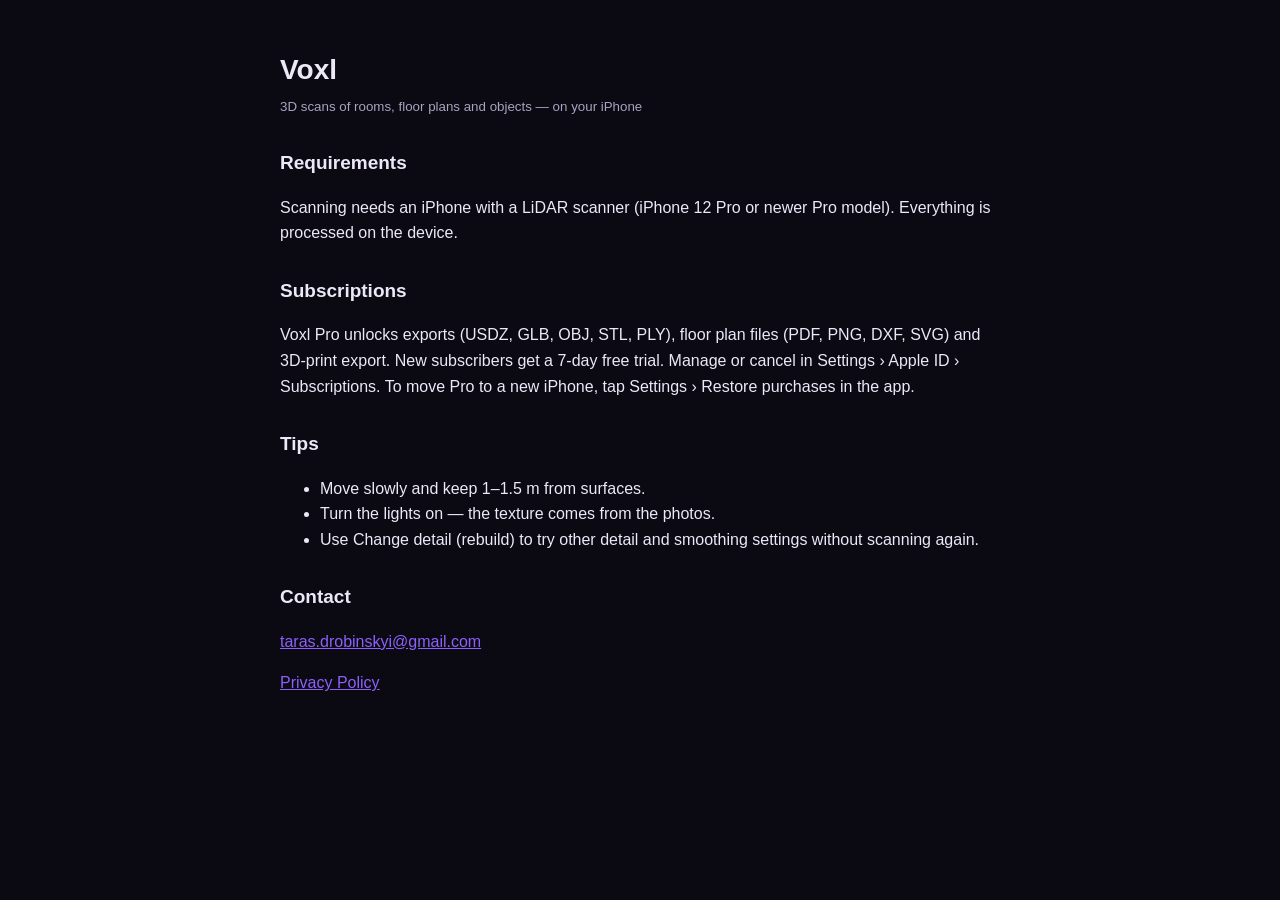
==== index.html @ ee22ac18 "Voxl support and privacy pages Co-Authored-By: Claude Opus 5.5 <noreply@anthropic.com>" ====
<!doctype html>
<html lang="en"><head><meta charset="utf-8"><meta name="viewport" content="width=device-width,initial-scale=1">
<title>Voxl — Support</title>
<style>
:root{--bg:#0b0912;--fg:#ece8f7;--muted:#a9a2c2;--accent:#8c61fa}
body{margin:0;background:var(--bg);color:var(--fg);font:16px/1.6 -apple-system,BlinkMacSystemFont,"Segoe UI",sans-serif}
main{max-width:720px;margin:0 auto;padding:48px 20px}h1{font-size:28px;margin:0}h2{font-size:19px;margin-top:30px}
a{color:var(--accent)}small{color:var(--muted)}
</style></head><body><main>
<h1>Voxl</h1><small>3D scans of rooms, floor plans and objects — on your iPhone</small>
<h2>Requirements</h2><p>Scanning needs an iPhone with a LiDAR scanner (iPhone 12 Pro or newer Pro model). Everything is processed on the device.</p>
<h2>Subscriptions</h2><p>Voxl Pro unlocks exports (USDZ, GLB, OBJ, STL, PLY), floor plan files (PDF, PNG, DXF, SVG) and 3D-print export. New subscribers get a 7-day free trial. Manage or cancel in Settings › Apple ID › Subscriptions. To move Pro to a new iPhone, tap Settings › Restore purchases in the app.</p>
<h2>Tips</h2><ul><li>Move slowly and keep 1–1.5 m from surfaces.</li><li>Turn the lights on — the texture comes from the photos.</li><li>Use Change detail (rebuild) to try other detail and smoothing settings without scanning again.</li></ul>
<h2>Contact</h2><p><a href="mailto:taras.drobinskyi@gmail.com">taras.drobinskyi@gmail.com</a></p>
<p><a href="privacy.html">Privacy Policy</a></p>
</main></body></html>
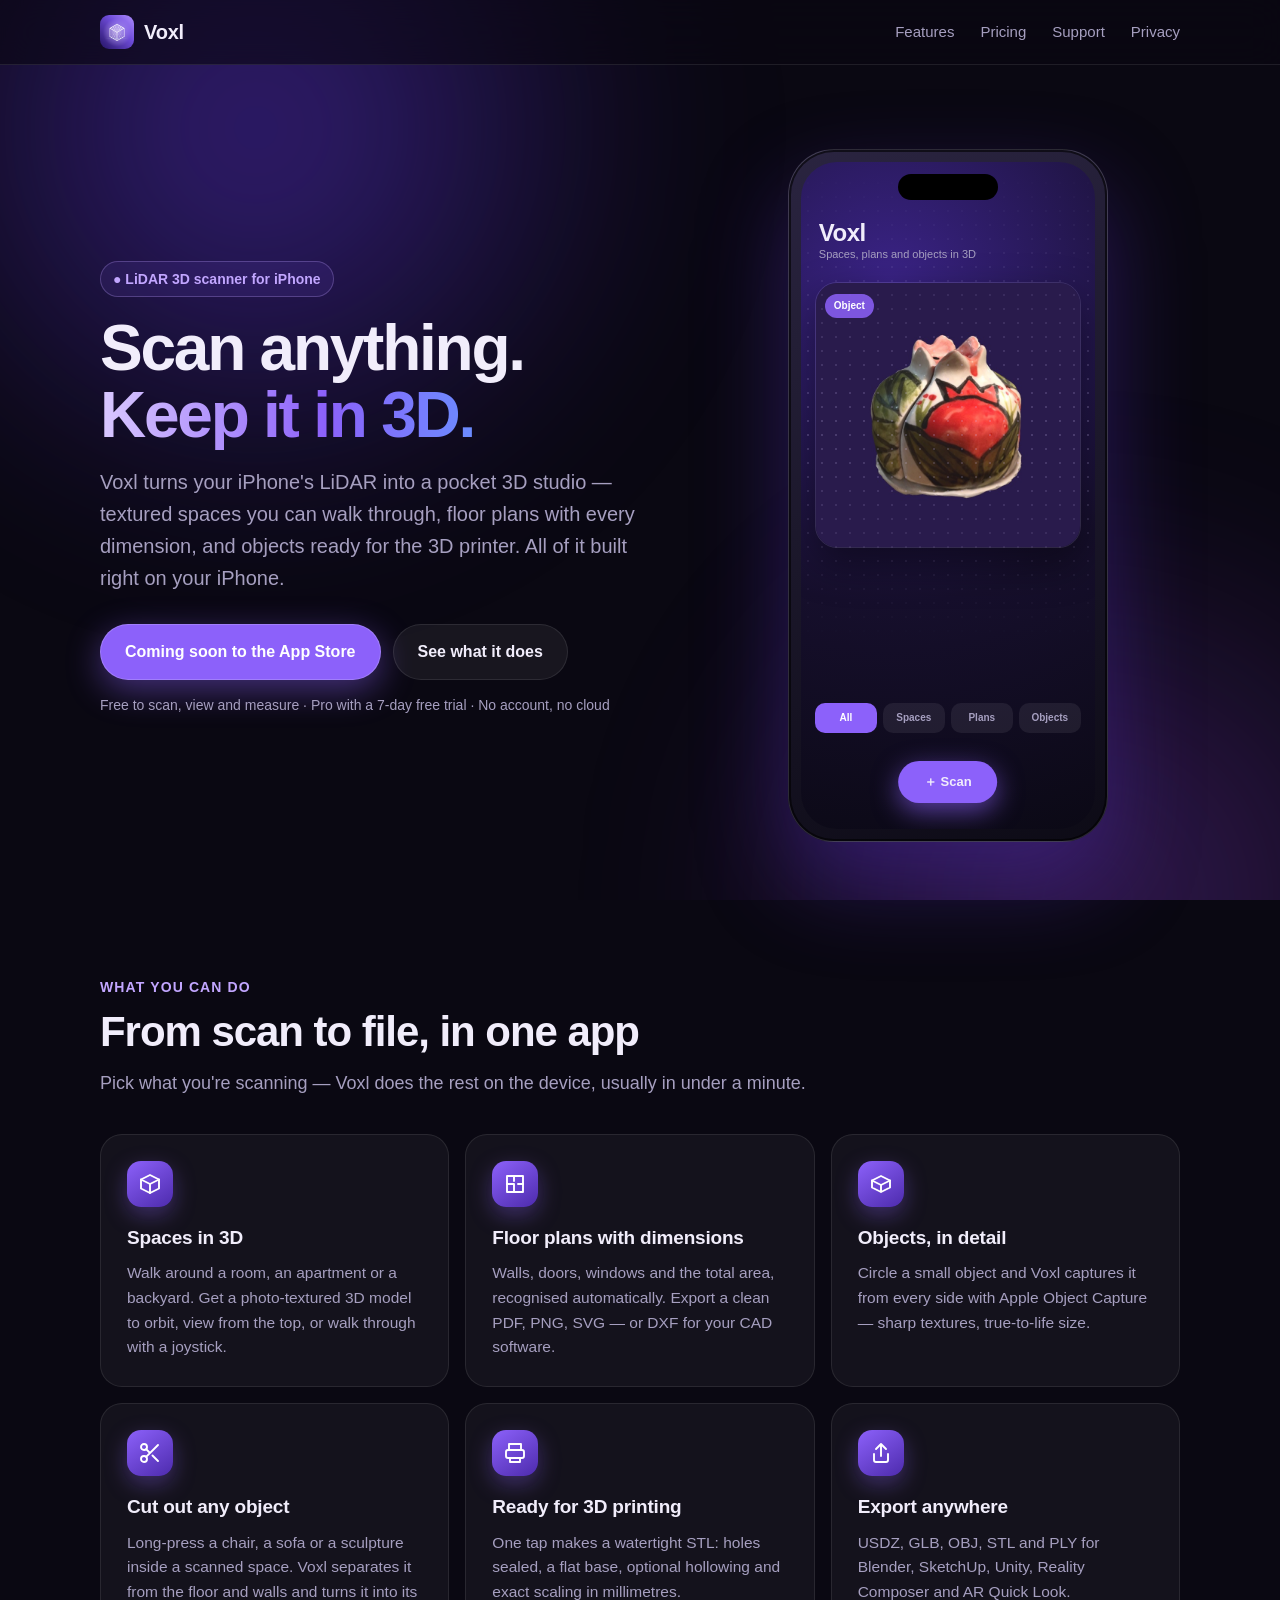
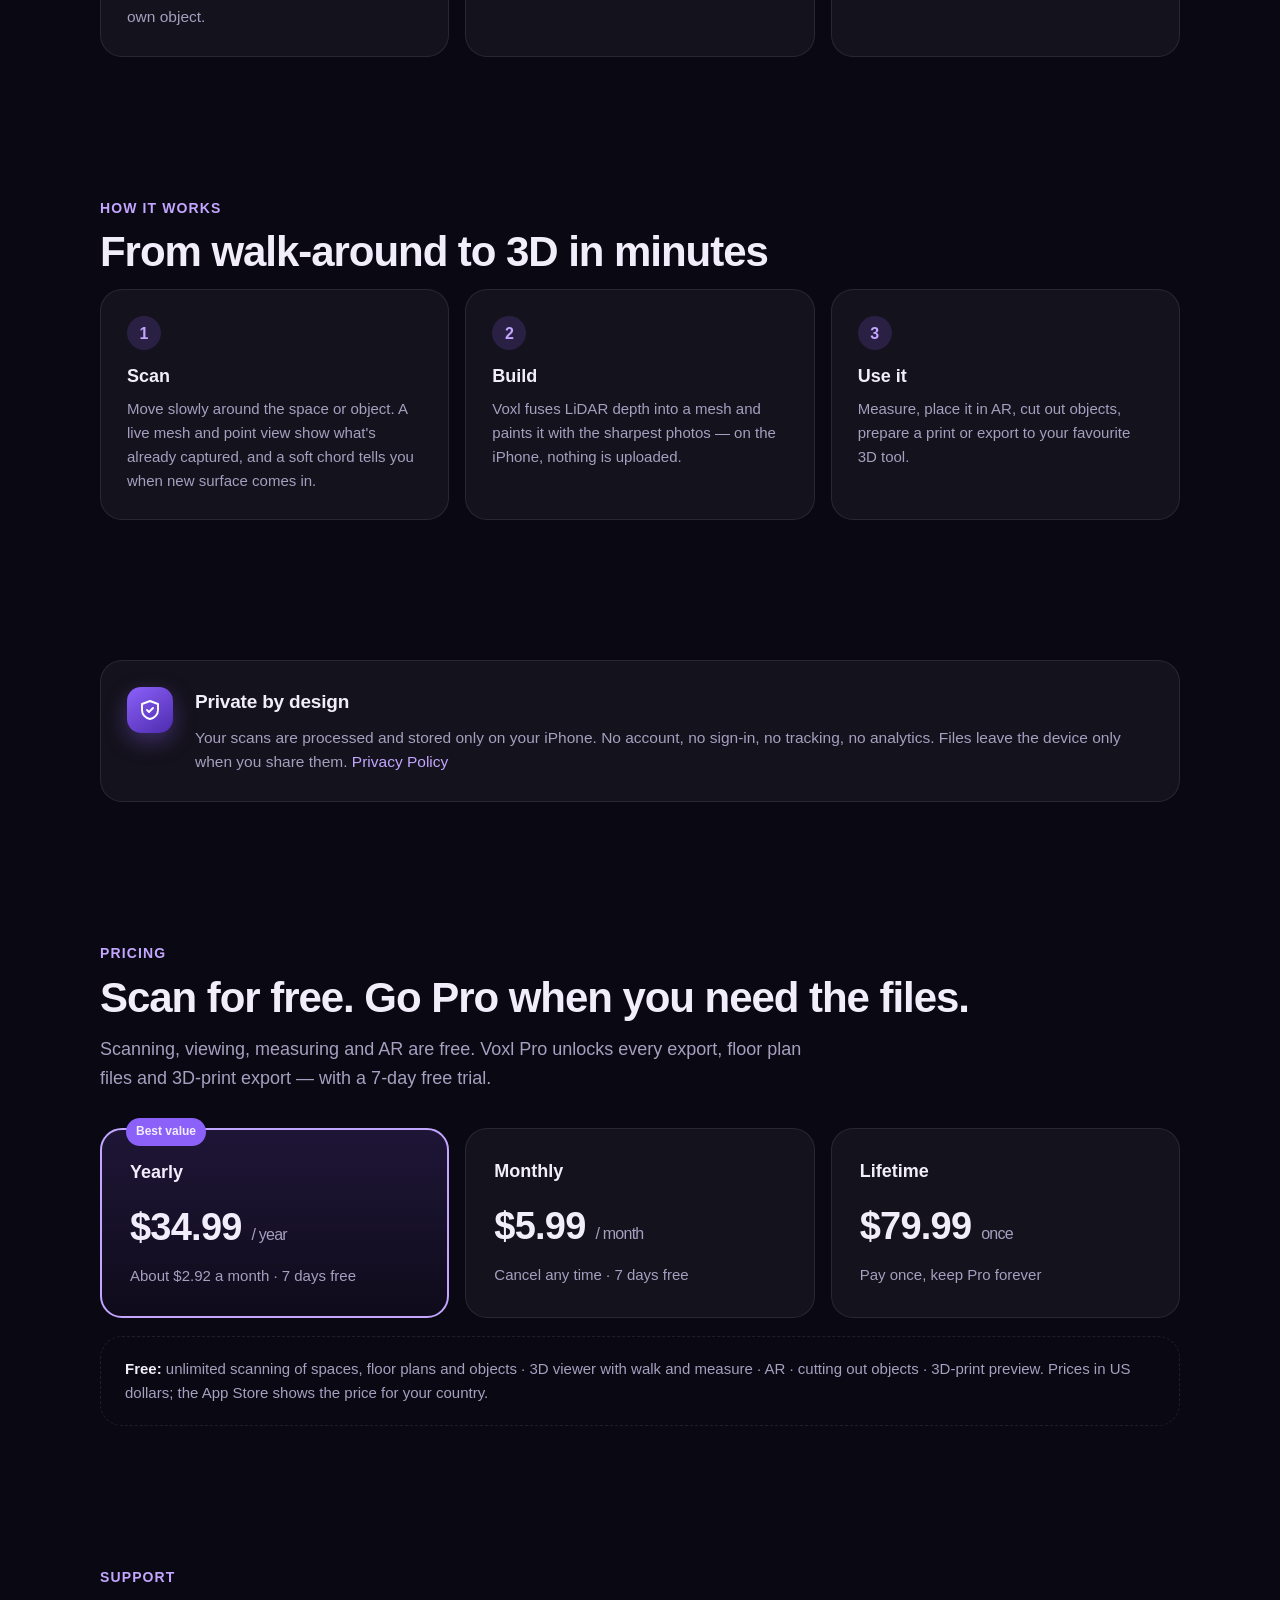
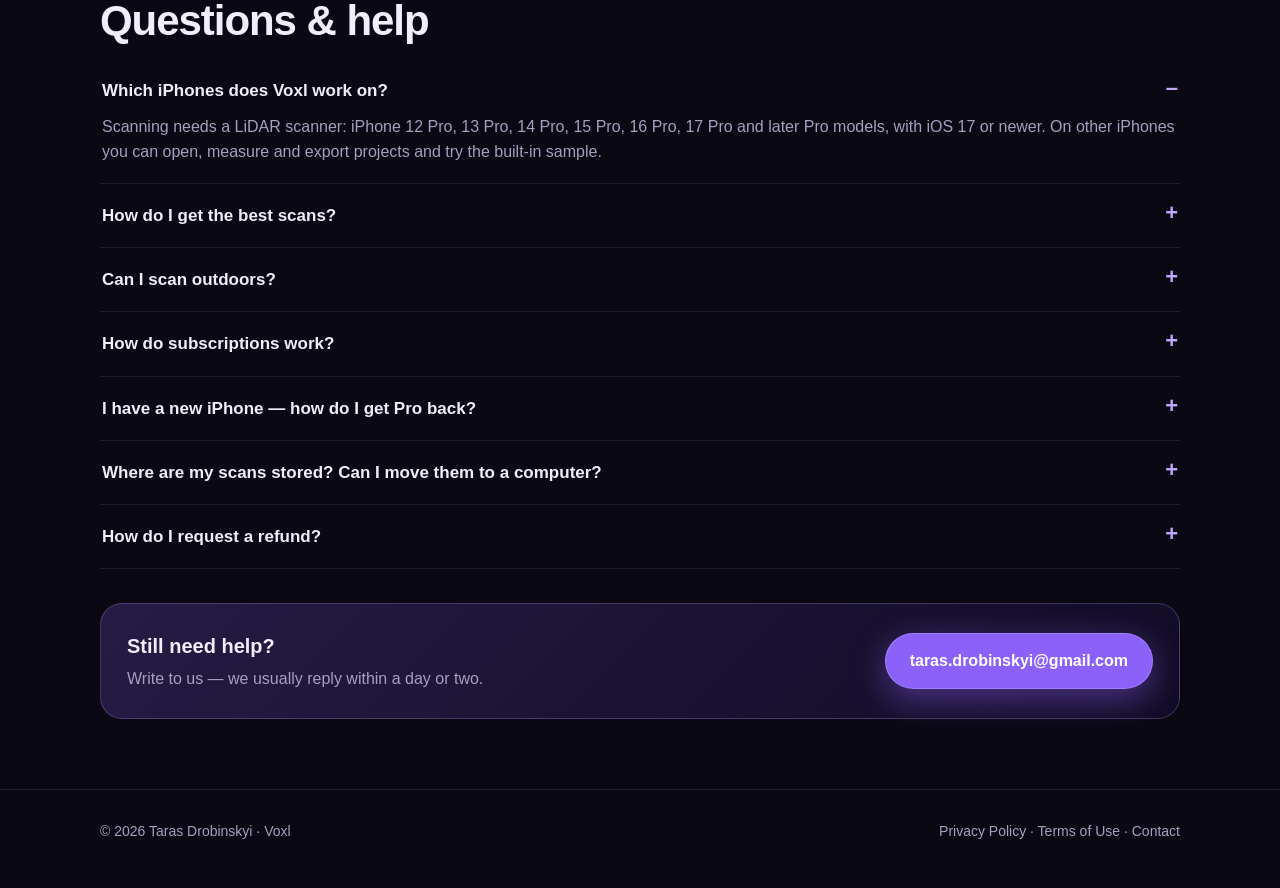
==== commit ceeab919: "Landing page in the app's style; restyled privacy policy Co-Authored-By: Claude Opus 5.5 <noreply@an" ====
--- a/index.html
+++ b/index.html
@@ -1,16 +1,202 @@
 <!doctype html>
-<html lang="en"><head><meta charset="utf-8"><meta name="viewport" content="width=device-width,initial-scale=1">
-<title>Voxl — Support</title>
-<style>
-:root{--bg:#0b0912;--fg:#ece8f7;--muted:#a9a2c2;--accent:#8c61fa}
-body{margin:0;background:var(--bg);color:var(--fg);font:16px/1.6 -apple-system,BlinkMacSystemFont,"Segoe UI",sans-serif}
-main{max-width:720px;margin:0 auto;padding:48px 20px}h1{font-size:28px;margin:0}h2{font-size:19px;margin-top:30px}
-a{color:var(--accent)}small{color:var(--muted)}
-</style></head><body><main>
-<h1>Voxl</h1><small>3D scans of rooms, floor plans and objects — on your iPhone</small>
-<h2>Requirements</h2><p>Scanning needs an iPhone with a LiDAR scanner (iPhone 12 Pro or newer Pro model). Everything is processed on the device.</p>
-<h2>Subscriptions</h2><p>Voxl Pro unlocks exports (USDZ, GLB, OBJ, STL, PLY), floor plan files (PDF, PNG, DXF, SVG) and 3D-print export. New subscribers get a 7-day free trial. Manage or cancel in Settings › Apple ID › Subscriptions. To move Pro to a new iPhone, tap Settings › Restore purchases in the app.</p>
-<h2>Tips</h2><ul><li>Move slowly and keep 1–1.5 m from surfaces.</li><li>Turn the lights on — the texture comes from the photos.</li><li>Use Change detail (rebuild) to try other detail and smoothing settings without scanning again.</li></ul>
-<h2>Contact</h2><p><a href="mailto:taras.drobinskyi@gmail.com">taras.drobinskyi@gmail.com</a></p>
-<p><a href="privacy.html">Privacy Policy</a></p>
-</main></body></html>
+<html lang="en">
+<head>
+<meta charset="utf-8">
+<meta name="viewport" content="width=device-width, initial-scale=1">
+<title>Voxl — 3D scanner for rooms, floor plans and objects</title>
+<meta name="description" content="Voxl turns your iPhone's LiDAR into a 3D studio: textured 3D spaces, floor plans with dimensions, objects ready for 3D printing. Everything on your iPhone — no account, no cloud.">
+<meta name="theme-color" content="#0a0812">
+<meta property="og:title" content="Voxl — 3D scanner for iPhone">
+<meta property="og:description" content="Spaces, floor plans and objects in 3D. On-device, private, no account.">
+<meta property="og:image" content="https://taras-drobinskyi.github.io/voxl/assets/icon.png">
+<link rel="icon" href="assets/favicon.png">
+<link rel="apple-touch-icon" href="assets/icon.png">
+<link rel="stylesheet" href="assets/style.css">
+</head>
+<body>
+<div class="aurora" aria-hidden="true"></div>
+
+<nav class="top">
+  <div class="wrap">
+    <a class="brand" href="#"><img src="assets/icon.png" alt="">Voxl</a>
+    <ul>
+      <li class="opt"><a href="#features">Features</a></li>
+      <li class="opt"><a href="#pricing">Pricing</a></li>
+      <li><a href="#support">Support</a></li>
+      <li><a href="privacy.html">Privacy</a></li>
+    </ul>
+  </div>
+</nav>
+
+<main>
+  <div class="wrap hero">
+    <div>
+      <span class="eyebrow">● LiDAR 3D scanner for iPhone</span>
+      <h1>Scan anything.<br><em>Keep it in 3D.</em></h1>
+      <p class="lead">Voxl turns your iPhone's LiDAR into a pocket 3D studio — textured spaces you can walk through, floor plans with every dimension, and objects ready for the 3D printer. All of it built right on your iPhone.</p>
+      <div class="cta">
+        <a class="btn" href="#pricing">Coming soon to the App Store</a>
+        <a class="btn ghost" href="#features">See what it does</a>
+      </div>
+      <p class="note">Free to scan, view and measure · Pro with a 7-day free trial · No account, no cloud</p>
+    </div>
+
+    <div class="phone" aria-hidden="true">
+      <div class="screen">
+        <div class="island"></div>
+        <div class="dots"></div>
+        <div class="ui-title">Voxl</div>
+        <div class="ui-sub">Spaces, plans and objects in 3D</div>
+        <span class="chip">Object</span>
+        <div class="model"><img src="assets/object.jpg" alt=""></div>
+        <div class="pills"><span class="on">All</span><span>Spaces</span><span>Plans</span><span>Objects</span></div>
+        <div class="scan">＋ Scan</div>
+      </div>
+    </div>
+  </div>
+
+  <section id="features">
+    <div class="wrap">
+      <div class="kicker">What you can do</div>
+      <h2>From scan to file, in one app</h2>
+      <p class="section-lead">Pick what you're scanning — Voxl does the rest on the device, usually in under a minute.</p>
+      <div class="grid">
+        <div class="card">
+          <div class="ico"><svg viewBox="0 0 24 24"><path d="M12 3 3 7.5v9L12 21l9-4.5v-9L12 3Z"/><path d="M3 7.5 12 12l9-4.5M12 12v9"/></svg></div>
+          <h3>Spaces in 3D</h3>
+          <p>Walk around a room, an apartment or a backyard. Get a photo-textured 3D model to orbit, view from the top, or walk through with a joystick.</p>
+        </div>
+        <div class="card">
+          <div class="ico"><svg viewBox="0 0 24 24"><path d="M4 4h16v16H4z"/><path d="M4 12h7v8M11 4v5M15 12h5"/></svg></div>
+          <h3>Floor plans with dimensions</h3>
+          <p>Walls, doors, windows and the total area, recognised automatically. Export a clean PDF, PNG, SVG — or DXF for your CAD software.</p>
+        </div>
+        <div class="card">
+          <div class="ico"><svg viewBox="0 0 24 24"><path d="M21 8.5 12 4 3 8.5l9 4.5 9-4.5Z"/><path d="M3 8.5v7L12 20l9-4.5v-7M12 13v7"/></svg></div>
+          <h3>Objects, in detail</h3>
+          <p>Circle a small object and Voxl captures it from every side with Apple Object Capture — sharp textures, true-to-life size.</p>
+        </div>
+        <div class="card">
+          <div class="ico"><svg viewBox="0 0 24 24"><circle cx="6" cy="6" r="3"/><circle cx="6" cy="18" r="3"/><path d="M20 4 8.12 15.88M14.47 14.48 20 20M8.12 8.12 12 12"/></svg></div>
+          <h3>Cut out any object</h3>
+          <p>Long-press a chair, a sofa or a sculpture inside a scanned space. Voxl separates it from the floor and walls and turns it into its own object.</p>
+        </div>
+        <div class="card">
+          <div class="ico"><svg viewBox="0 0 24 24"><path d="M6 9V3h12v6"/><rect x="3" y="9" width="18" height="8" rx="2"/><path d="M7 17v4h10v-4"/></svg></div>
+          <h3>Ready for 3D printing</h3>
+          <p>One tap makes a watertight STL: holes sealed, a flat base, optional hollowing and exact scaling in millimetres.</p>
+        </div>
+        <div class="card">
+          <div class="ico"><svg viewBox="0 0 24 24"><path d="M12 3v12M7 8l5-5 5 5"/><path d="M5 13v6a2 2 0 0 0 2 2h10a2 2 0 0 0 2-2v-6"/></svg></div>
+          <h3>Export anywhere</h3>
+          <p>USDZ, GLB, OBJ, STL and PLY for Blender, SketchUp, Unity, Reality Composer and AR Quick Look.</p>
+        </div>
+      </div>
+    </div>
+  </section>
+
+  <section>
+    <div class="wrap">
+      <div class="kicker">How it works</div>
+      <h2>From walk-around to 3D in minutes</h2>
+      <div class="steps">
+        <div class="step"><h3>Scan</h3><p>Move slowly around the space or object. A live mesh and point view show what's already captured, and a soft chord tells you when new surface comes in.</p></div>
+        <div class="step"><h3>Build</h3><p>Voxl fuses LiDAR depth into a mesh and paints it with the sharpest photos — on the iPhone, nothing is uploaded.</p></div>
+        <div class="step"><h3>Use it</h3><p>Measure, place it in AR, cut out objects, prepare a print or export to your favourite 3D tool.</p></div>
+      </div>
+    </div>
+  </section>
+
+  <section>
+    <div class="wrap">
+      <div class="grid" style="grid-template-columns: 1fr;">
+        <div class="card" style="display:flex; gap:22px; align-items:flex-start;">
+          <div class="ico" style="flex:none"><svg viewBox="0 0 24 24"><path d="M12 3 4 6v6c0 4.5 3.4 8.3 8 9 4.6-.7 8-4.5 8-9V6l-8-3Z"/><path d="m9 12 2 2 4-4"/></svg></div>
+          <div>
+            <h3 style="margin-top:0">Private by design</h3>
+            <p>Your scans are processed and stored only on your iPhone. No account, no sign-in, no tracking, no analytics. Files leave the device only when you share them. <a href="privacy.html">Privacy Policy</a></p>
+          </div>
+        </div>
+      </div>
+    </div>
+  </section>
+
+  <section id="pricing">
+    <div class="wrap">
+      <div class="kicker">Pricing</div>
+      <h2>Scan for free. Go Pro when you need the files.</h2>
+      <p class="section-lead">Scanning, viewing, measuring and AR are free. Voxl Pro unlocks every export, floor plan files and 3D-print export — with a 7-day free trial.</p>
+      <div class="plans">
+        <div class="plan best">
+          <span class="badge">Best value</span>
+          <h3>Yearly</h3>
+          <div class="price">$34.99 <small>/ year</small></div>
+          <p>About $2.92 a month · 7 days free</p>
+        </div>
+        <div class="plan">
+          <h3>Monthly</h3>
+          <div class="price">$5.99 <small>/ month</small></div>
+          <p>Cancel any time · 7 days free</p>
+        </div>
+        <div class="plan">
+          <h3>Lifetime</h3>
+          <div class="price">$79.99 <small>once</small></div>
+          <p>Pay once, keep Pro forever</p>
+        </div>
+      </div>
+      <div class="free"><strong>Free:</strong> unlimited scanning of spaces, floor plans and objects · 3D viewer with walk and measure · AR · cutting out objects · 3D-print preview. Prices in US dollars; the App Store shows the price for your country.</div>
+    </div>
+  </section>
+
+  <section id="support">
+    <div class="wrap">
+      <div class="kicker">Support</div>
+      <h2>Questions &amp; help</h2>
+      <details open>
+        <summary>Which iPhones does Voxl work on?</summary>
+        <p>Scanning needs a LiDAR scanner: iPhone 12 Pro, 13 Pro, 14 Pro, 15 Pro, 16 Pro, 17 Pro and later Pro models, with iOS 17 or newer. On other iPhones you can open, measure and export projects and try the built-in sample.</p>
+      </details>
+      <details>
+        <summary>How do I get the best scans?</summary>
+        <p>Move slowly, stay about 1–1.5 m from surfaces and turn the lights on — the texture comes straight from the photos. Cover floor, ceiling and corners, and come back to places you've already scanned. You can rebuild any scan later with more detail or more smoothing, without scanning again.</p>
+      </details>
+      <details>
+        <summary>Can I scan outdoors?</summary>
+        <p>Yes. Choose Space and scan as you would indoors. LiDAR reaches about 5 metres, and very bright sunlight can reduce its range a little.</p>
+      </details>
+      <details>
+        <summary>How do subscriptions work?</summary>
+        <p>New subscribers get a 7-day free trial. Payment is handled by Apple and charged to your Apple ID. Subscriptions renew automatically unless cancelled at least 24 hours before the end of the period — manage or cancel any time in Settings › your name › Subscriptions.</p>
+      </details>
+      <details>
+        <summary>I have a new iPhone — how do I get Pro back?</summary>
+        <p>Open Voxl › Settings › Restore purchases, signed in with the same Apple ID you bought Pro with.</p>
+      </details>
+      <details>
+        <summary>Where are my scans stored? Can I move them to a computer?</summary>
+        <p>Scans live only inside Voxl on your iPhone. Use Export to send models and plans to your Mac or PC (AirDrop, Files, email). Deleting the app deletes the scans, so export anything you want to keep.</p>
+      </details>
+      <details>
+        <summary>How do I request a refund?</summary>
+        <p>Purchases are handled by Apple. Visit reportaproblem.apple.com and choose Voxl.</p>
+      </details>
+
+      <div class="contact">
+        <div>
+          <h3>Still need help?</h3>
+          <p>Write to us — we usually reply within a day or two.</p>
+        </div>
+        <a class="btn" href="mailto:taras.drobinskyi@gmail.com?subject=Voxl%20support">taras.drobinskyi@gmail.com</a>
+      </div>
+    </div>
+  </section>
+</main>
+
+<footer>
+  <div class="wrap">
+    <span>© 2026 Taras Drobinskyi · Voxl</span>
+    <span><a href="privacy.html">Privacy Policy</a> · <a href="https://www.apple.com/legal/internet-services/itunes/dev/stdeula/">Terms of Use</a> · <a href="mailto:taras.drobinskyi@gmail.com">Contact</a></span>
+  </div>
+</footer>
+</body>
+</html>
--- a/assets/style.css
+++ b/assets/style.css
@@ -0,0 +1,165 @@
+:root {
+  --bg: #0a0812;
+  --bg2: #120e22;
+  --card: rgba(255, 255, 255, 0.045);
+  --card-line: rgba(255, 255, 255, 0.09);
+  --text: #f1edfb;
+  --muted: #a69fc0;
+  --accent: #8c61fa;
+  --accent-2: #c2a6ff;
+  --deep: #4d2bad;
+  --radius: 22px;
+  --max: 1120px;
+}
+* { box-sizing: border-box; }
+html { scroll-behavior: smooth; }
+body {
+  margin: 0;
+  background: var(--bg);
+  color: var(--text);
+  font: 16px/1.6 -apple-system, BlinkMacSystemFont, "SF Pro Text", "Inter", "Segoe UI", Roboto, sans-serif;
+  -webkit-font-smoothing: antialiased;
+  overflow-x: hidden;
+}
+a { color: var(--accent-2); text-decoration: none; }
+a:hover { text-decoration: underline; }
+img { max-width: 100%; display: block; }
+
+/* aurora background, like the app's home screen */
+.aurora { position: fixed; inset: 0; z-index: -1; overflow: hidden; pointer-events: none; }
+.aurora::before, .aurora::after {
+  content: ""; position: absolute; width: 70vmax; height: 70vmax; border-radius: 50%;
+  filter: blur(90px); opacity: 0.55;
+}
+.aurora::before { background: radial-gradient(circle, #5b34d6 0%, transparent 65%); top: -25vmax; left: -15vmax; }
+.aurora::after { background: radial-gradient(circle, #8c3fd9 0%, transparent 65%); bottom: -35vmax; right: -20vmax; opacity: 0.35; }
+
+.wrap { max-width: var(--max); margin: 0 auto; padding: 0 20px; }
+
+/* nav */
+nav.top {
+  position: sticky; top: 0; z-index: 10;
+  backdrop-filter: blur(18px); -webkit-backdrop-filter: blur(18px);
+  background: rgba(10, 8, 18, 0.62); border-bottom: 1px solid var(--card-line);
+}
+nav.top .wrap { display: flex; align-items: center; justify-content: space-between; height: 64px; }
+.brand { display: flex; align-items: center; gap: 10px; color: var(--text); font-weight: 700; font-size: 20px; letter-spacing: -0.01em; }
+.brand:hover { text-decoration: none; }
+.brand img { width: 34px; height: 34px; border-radius: 9px; }
+nav.top ul { list-style: none; display: flex; gap: 26px; margin: 0; padding: 0; }
+nav.top ul a { color: var(--muted); font-size: 15px; }
+nav.top ul a:hover { color: var(--text); text-decoration: none; }
+@media (max-width: 680px) { nav.top ul li.opt { display: none; } nav.top ul { gap: 18px; } }
+
+/* hero */
+.hero { display: grid; grid-template-columns: 1.1fr 0.9fr; gap: 48px; align-items: center; padding-top: 84px; padding-bottom: 64px; }
+.eyebrow { display: inline-flex; align-items: center; gap: 8px; color: var(--accent-2); font-size: 14px; font-weight: 600;
+  padding: 6px 12px; border: 1px solid rgba(194, 166, 255, 0.28); border-radius: 999px; background: rgba(140, 97, 250, 0.1); }
+h1 { font-size: clamp(38px, 6vw, 64px); line-height: 1.04; letter-spacing: -0.035em; margin: 18px 0 18px; }
+h1 em { font-style: normal; background: linear-gradient(90deg, #d9c8ff, #8c61fa 60%, #6b8cff); -webkit-background-clip: text; background-clip: text; color: transparent; }
+.lead { font-size: clamp(17px, 2vw, 20px); color: var(--muted); max-width: 34em; margin: 0 0 30px; }
+.cta { display: flex; flex-wrap: wrap; gap: 12px; align-items: center; }
+.btn { display: inline-flex; align-items: center; gap: 10px; padding: 14px 24px; border-radius: 999px; font-weight: 600; font-size: 16px;
+  color: #fff; background: var(--accent); box-shadow: 0 10px 34px rgba(140, 97, 250, 0.45); border: 1px solid rgba(255,255,255,0.18); }
+.btn:hover { text-decoration: none; filter: brightness(1.08); }
+.btn.ghost { background: rgba(255,255,255,0.06); box-shadow: none; border-color: var(--card-line); color: var(--text); }
+.note { color: var(--muted); font-size: 14px; margin-top: 14px; }
+
+/* phone mockup */
+.phone {
+  justify-self: center; width: min(320px, 78vw); aspect-ratio: 9 / 19.5; border-radius: 46px; padding: 12px;
+  background: linear-gradient(160deg, #2a2440, #0d0b16); border: 1px solid rgba(255,255,255,0.12);
+  box-shadow: 0 40px 90px rgba(77, 43, 173, 0.45), inset 0 0 0 2px rgba(0,0,0,0.6);
+  position: relative;
+}
+.screen { width: 100%; height: 100%; border-radius: 36px; overflow: hidden; position: relative;
+  background: radial-gradient(circle at 30% 18%, #3a2386 0%, #160f2c 55%, #0b0915 100%); }
+.island { position: absolute; top: 12px; left: 50%; transform: translateX(-50%); width: 34%; height: 26px; border-radius: 20px; background: #000; z-index: 3; }
+.screen .ui-title { position: absolute; top: 52px; left: 18px; font-weight: 700; font-size: 24px; letter-spacing: -0.02em; }
+.screen .ui-sub { position: absolute; top: 84px; left: 18px; font-size: 11px; color: var(--muted); }
+.screen .model { position: absolute; top: 120px; left: 14px; right: 14px; border-radius: 22px; overflow: hidden;
+  border: 1px solid rgba(255,255,255,0.1); box-shadow: 0 16px 40px rgba(0,0,0,0.45); }
+.screen .model img { width: 100%; }
+.screen .chip { position: absolute; left: 24px; top: 132px; font-size: 10px; font-weight: 700; padding: 4px 9px; border-radius: 99px;
+  background: rgba(140,97,250,0.85); color: #fff; z-index: 2; }
+.screen .pills { position: absolute; left: 14px; right: 14px; bottom: 96px; display: flex; gap: 6px; }
+.screen .pills span { flex: 1; text-align: center; font-size: 10px; font-weight: 600; padding: 7px 0; border-radius: 10px;
+  background: rgba(255,255,255,0.07); color: var(--muted); }
+.screen .pills span.on { background: var(--accent); color: #fff; }
+.screen .scan { position: absolute; left: 50%; bottom: 26px; transform: translateX(-50%); padding: 11px 26px; border-radius: 99px;
+  background: var(--accent); font-size: 13px; font-weight: 700; box-shadow: 0 8px 26px rgba(140,97,250,0.6); }
+.dots { position: absolute; inset: 0; z-index: 1; pointer-events: none;
+  background-image: radial-gradient(rgba(214,200,255,0.55) 1px, transparent 1.4px); background-size: 14px 14px;
+  -webkit-mask-image: linear-gradient(180deg, transparent 0%, #000 40%, transparent 72%); mask-image: linear-gradient(180deg, transparent 0%, #000 40%, transparent 72%);
+  animation: sweep 5s ease-in-out infinite; opacity: 0.35; }
+@keyframes sweep { 0%, 100% { transform: translateY(-18%); } 50% { transform: translateY(18%); } }
+@media (prefers-reduced-motion: reduce) { .dots { animation: none; } }
+
+@media (max-width: 860px) {
+  .hero { grid-template-columns: 1fr; padding-top: 56px; }
+  .phone { margin-top: 10px; }
+}
+
+/* sections */
+section { padding: 70px 0; }
+.kicker { color: var(--accent-2); font-weight: 600; font-size: 14px; letter-spacing: 0.08em; text-transform: uppercase; }
+h2 { font-size: clamp(28px, 4vw, 42px); line-height: 1.1; letter-spacing: -0.025em; margin: 10px 0 14px; }
+.section-lead { color: var(--muted); font-size: 18px; max-width: 40em; margin: 0 0 36px; }
+
+.grid { display: grid; gap: 16px; grid-template-columns: repeat(3, 1fr); }
+@media (max-width: 920px) { .grid { grid-template-columns: repeat(2, 1fr); } }
+@media (max-width: 600px) { .grid { grid-template-columns: 1fr; } }
+.card { background: var(--card); border: 1px solid var(--card-line); border-radius: var(--radius); padding: 26px; }
+.card h3 { margin: 16px 0 8px; font-size: 19px; letter-spacing: -0.01em; }
+.card p { margin: 0; color: var(--muted); font-size: 15.5px; }
+.ico { width: 46px; height: 46px; border-radius: 14px; display: grid; place-items: center;
+  background: linear-gradient(145deg, var(--accent), var(--deep)); box-shadow: 0 8px 22px rgba(140,97,250,0.35); }
+.ico svg { width: 24px; height: 24px; stroke: #fff; fill: none; stroke-width: 1.9; stroke-linecap: round; stroke-linejoin: round; }
+
+/* steps */
+.steps { display: grid; grid-template-columns: repeat(3, 1fr); gap: 16px; counter-reset: s; }
+@media (max-width: 800px) { .steps { grid-template-columns: 1fr; } }
+.step { position: relative; padding: 26px 26px 26px 26px; border-radius: var(--radius); background: var(--card); border: 1px solid var(--card-line); }
+.step::before { counter-increment: s; content: counter(s); display: grid; place-items: center; width: 34px; height: 34px; border-radius: 50%;
+  background: rgba(140,97,250,0.18); color: var(--accent-2); font-weight: 700; margin-bottom: 12px; }
+.step h3 { margin: 0 0 6px; font-size: 18px; }
+.step p { margin: 0; color: var(--muted); font-size: 15px; }
+
+/* pricing */
+.plans { display: grid; grid-template-columns: repeat(3, 1fr); gap: 16px; }
+@media (max-width: 860px) { .plans { grid-template-columns: 1fr; } }
+.plan { border-radius: var(--radius); padding: 28px; background: var(--card); border: 1px solid var(--card-line); position: relative; }
+.plan.best { border: 2px solid var(--accent-2); background: linear-gradient(180deg, rgba(140,97,250,0.16), rgba(140,97,250,0.04)); }
+.badge { position: absolute; top: -12px; left: 24px; font-size: 12px; font-weight: 700; padding: 4px 10px; border-radius: 99px; background: var(--accent); }
+.plan h3 { margin: 0; font-size: 18px; }
+.price { font-size: 38px; font-weight: 700; letter-spacing: -0.02em; margin: 10px 0 2px; }
+.price small { font-size: 16px; color: var(--muted); font-weight: 500; }
+.plan p { color: var(--muted); margin: 6px 0 0; font-size: 15px; }
+.free { margin-top: 18px; padding: 20px 24px; border-radius: var(--radius); border: 1px dashed var(--card-line); color: var(--muted); font-size: 15px; }
+.free strong { color: var(--text); }
+
+/* faq */
+details { border-bottom: 1px solid var(--card-line); padding: 18px 2px; }
+details summary { cursor: pointer; font-weight: 600; font-size: 17px; list-style: none; display: flex; justify-content: space-between; gap: 12px; }
+details summary::-webkit-details-marker { display: none; }
+details summary::after { content: "+"; color: var(--accent-2); font-size: 22px; line-height: 1; }
+details[open] summary::after { content: "–"; }
+details p { color: var(--muted); margin: 10px 0 0; }
+
+.contact { margin-top: 34px; display: flex; flex-wrap: wrap; align-items: center; justify-content: space-between; gap: 18px;
+  padding: 26px; border-radius: var(--radius); background: linear-gradient(135deg, rgba(140,97,250,0.22), rgba(77,43,173,0.12)); border: 1px solid rgba(194,166,255,0.25); }
+.contact h3 { margin: 0 0 4px; font-size: 20px; }
+.contact p { margin: 0; color: var(--muted); }
+
+footer { border-top: 1px solid var(--card-line); padding: 30px 0 46px; color: var(--muted); font-size: 14px; }
+footer .wrap { display: flex; flex-wrap: wrap; justify-content: space-between; gap: 12px; }
+footer a { color: var(--muted); }
+footer a:hover { color: var(--text); }
+
+/* long-form pages (privacy) */
+.doc { max-width: 760px; padding: 64px 20px 40px; margin: 0 auto; }
+.doc h1 { font-size: clamp(34px, 5vw, 48px); }
+.doc h2 { font-size: 22px; margin-top: 38px; }
+.doc p, .doc li { color: #d6d0ea; }
+.doc .meta { color: var(--muted); }
+.doc .summary { padding: 20px 24px; border-radius: var(--radius); background: var(--card); border: 1px solid var(--card-line); }
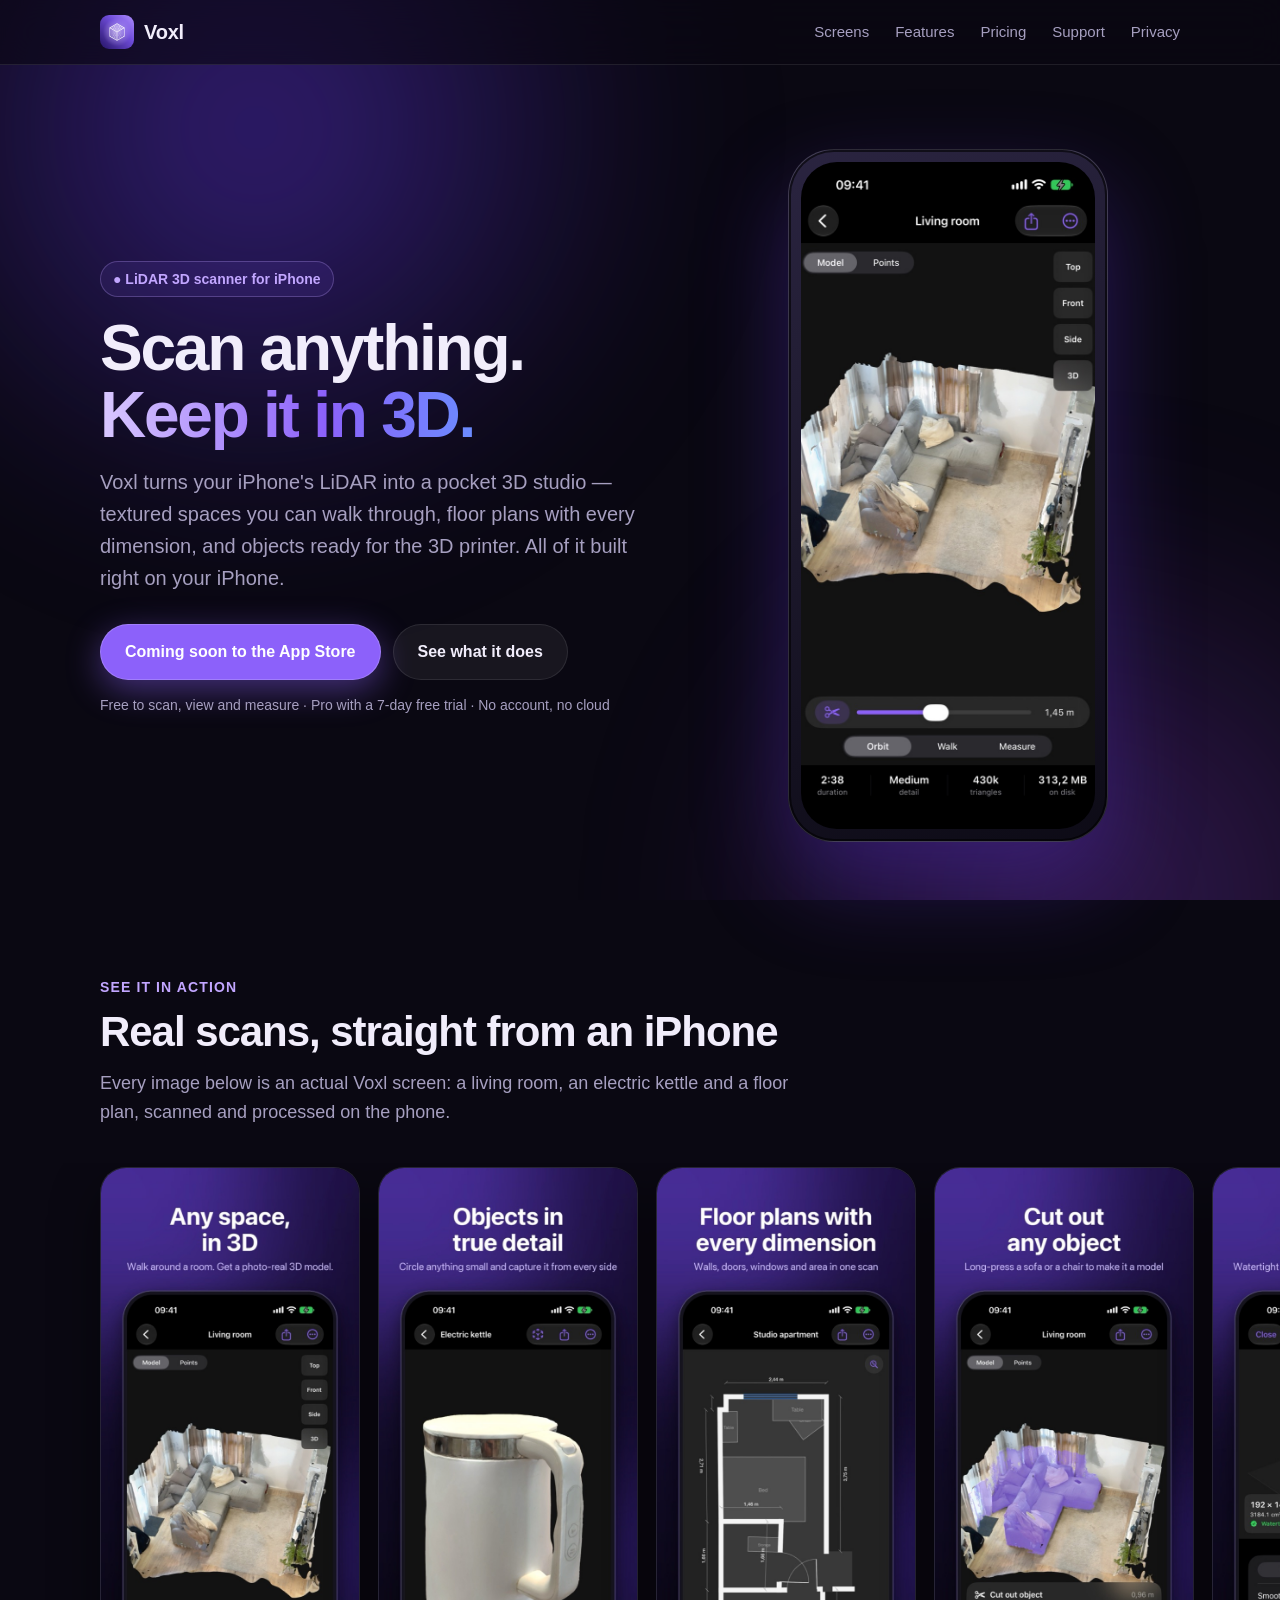
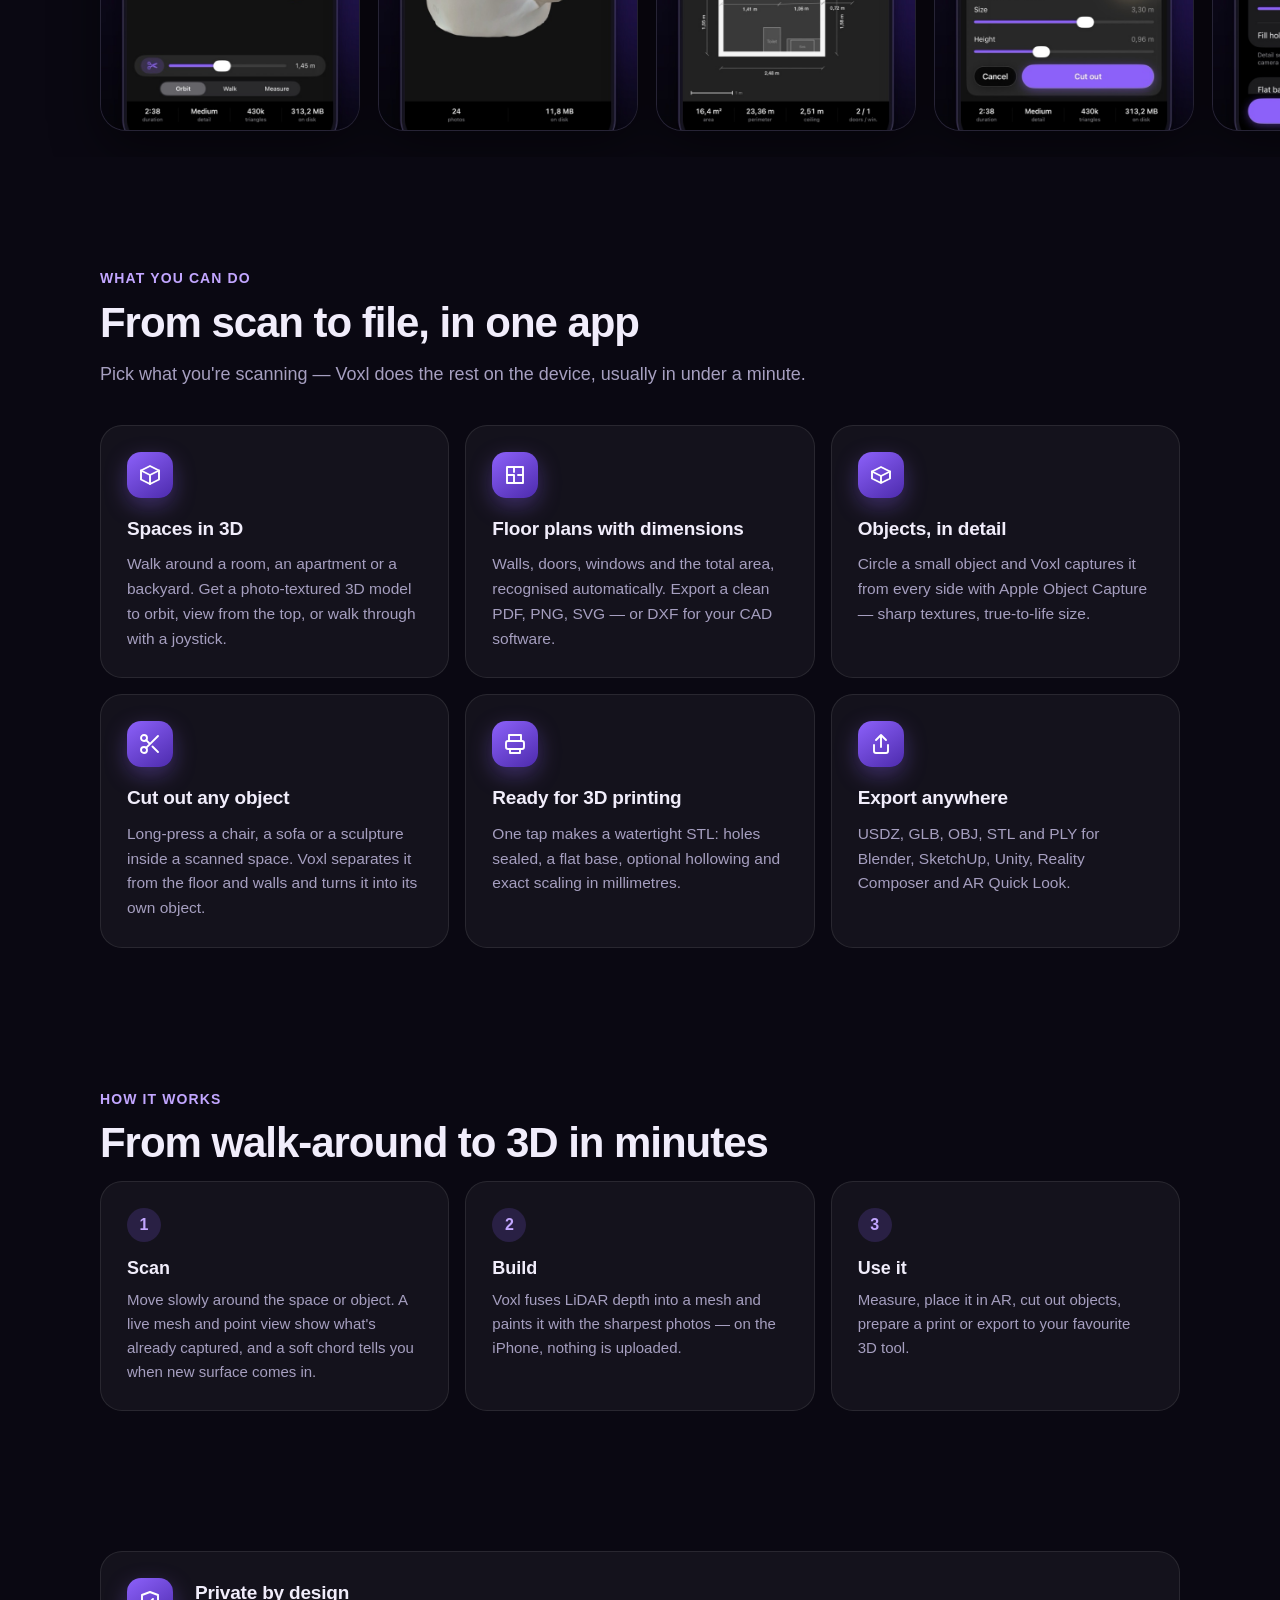
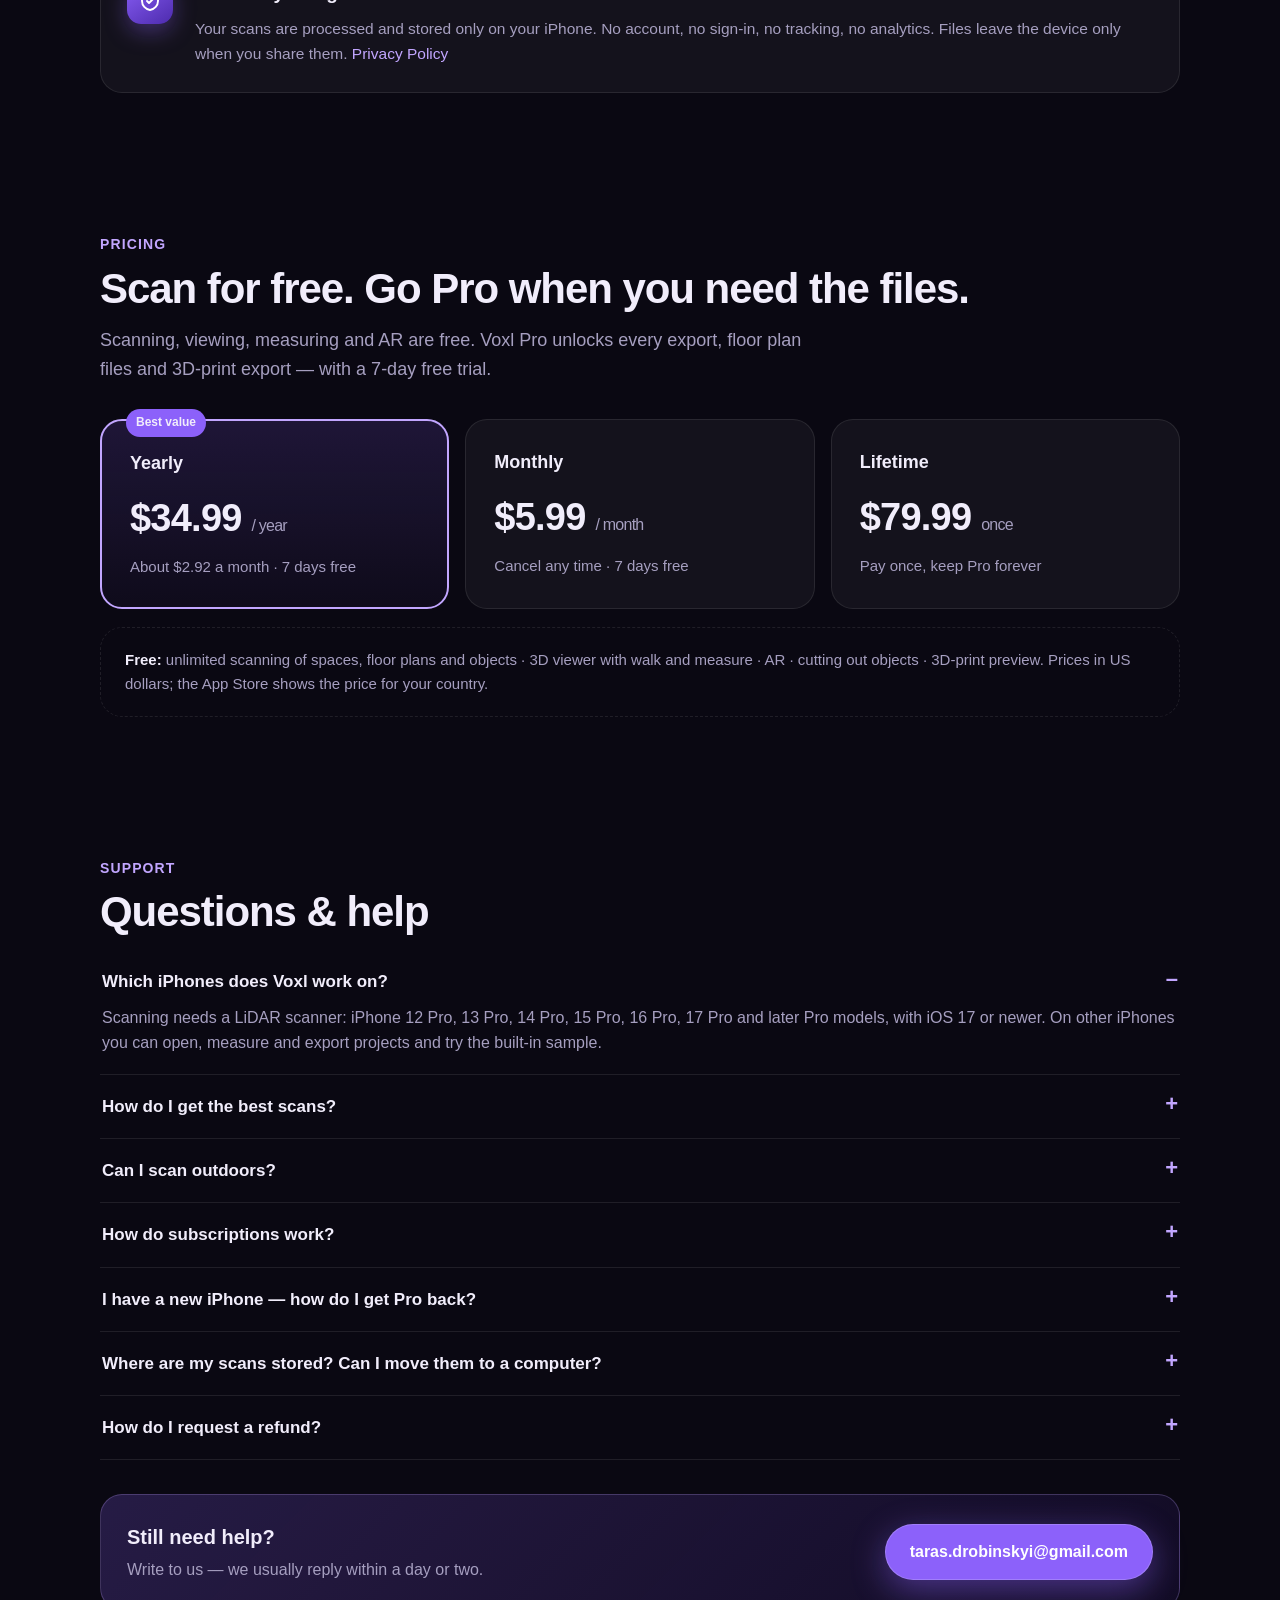
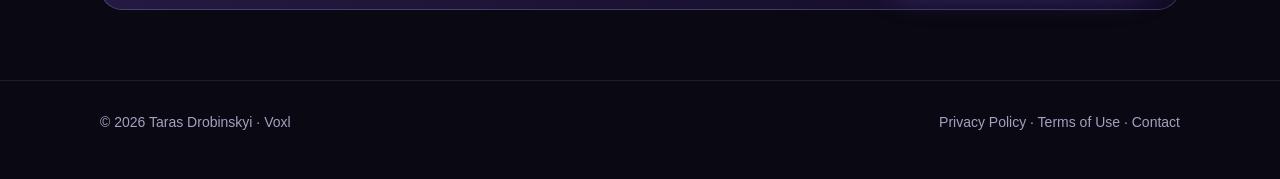
==== commit 66eae678: "Real app screenshots: hero screen and a screenshot gallery Co-Authored-By: Claude Opus 5.5 <noreply@" ====
--- a/index.html
+++ b/index.html
@@ -20,6 +20,7 @@
   <div class="wrap">
     <a class="brand" href="#"><img src="assets/icon.png" alt="">Voxl</a>
     <ul>
+      <li class="opt"><a href="#screens">Screens</a></li>
       <li class="opt"><a href="#features">Features</a></li>
       <li class="opt"><a href="#pricing">Pricing</a></li>
       <li><a href="#support">Support</a></li>
@@ -41,19 +42,31 @@
       <p class="note">Free to scan, view and measure · Pro with a 7-day free trial · No account, no cloud</p>
     </div>
 
-    <div class="phone" aria-hidden="true">
-      <div class="screen">
+    <div class="phone">
+      <div class="screen real">
         <div class="island"></div>
-        <div class="dots"></div>
-        <div class="ui-title">Voxl</div>
-        <div class="ui-sub">Spaces, plans and objects in 3D</div>
-        <span class="chip">Object</span>
-        <div class="model"><img src="assets/object.jpg" alt=""></div>
-        <div class="pills"><span class="on">All</span><span>Spaces</span><span>Plans</span><span>Objects</span></div>
-        <div class="scan">＋ Scan</div>
+        <img src="assets/shots/hero_space.jpg" alt="A living room scanned with Voxl, shown as a textured 3D model">
       </div>
     </div>
   </div>
+
+  <section id="screens" class="screens">
+    <div class="wrap">
+      <div class="kicker">See it in action</div>
+      <h2>Real scans, straight from an iPhone</h2>
+      <p class="section-lead">Every image below is an actual Voxl screen: a living room, an electric kettle and a floor plan, scanned and processed on the phone.</p>
+    </div>
+    <div class="gallery" tabindex="0" aria-label="App screenshots">
+      <img src="assets/shots/01_space.jpg" alt="Any space, in 3D" loading="lazy">
+      <img src="assets/shots/02_object.jpg" alt="Objects in true detail" loading="lazy">
+      <img src="assets/shots/03_plan.jpg" alt="Floor plans with every dimension" loading="lazy">
+      <img src="assets/shots/04_cutout.jpg" alt="Cut out any object" loading="lazy">
+      <img src="assets/shots/05_print.jpg" alt="Ready for 3D printing" loading="lazy">
+      <img src="assets/shots/06_capture.jpg" alt="Guided capture" loading="lazy">
+      <img src="assets/shots/07_export.jpg" alt="Export anywhere" loading="lazy">
+      <img src="assets/shots/08_private.jpg" alt="Private by design" loading="lazy">
+    </div>
+  </section>
 
   <section id="features">
     <div class="wrap">
--- a/assets/style.css
+++ b/assets/style.css
@@ -100,6 +100,18 @@
   .phone { margin-top: 10px; }
 }
 
+/* real screenshot inside the hero phone */
+.screen.real { background: #111; }
+.screen.real img { width: 100%; height: 100%; object-fit: cover; display: block; }
+
+/* screenshot gallery: horizontal, snaps, full-bleed */
+.screens { padding-bottom: 40px; }
+.gallery { display: flex; gap: 18px; overflow-x: auto; scroll-snap-type: x mandatory; padding: 4px max(20px, calc((100vw - var(--max)) / 2 + 20px)) 26px;
+  scrollbar-width: thin; scrollbar-color: rgba(140,97,250,0.5) transparent; }
+.gallery img { flex: none; width: min(260px, 68vw); aspect-ratio: 1320 / 2868; border-radius: 26px; scroll-snap-align: center;
+  border: 1px solid var(--card-line); box-shadow: 0 20px 50px rgba(0,0,0,0.45); background: var(--bg2); }
+.gallery:focus-visible { outline: 2px solid var(--accent); outline-offset: 4px; }
+
 /* sections */
 section { padding: 70px 0; }
 .kicker { color: var(--accent-2); font-weight: 600; font-size: 14px; letter-spacing: 0.08em; text-transform: uppercase; }
